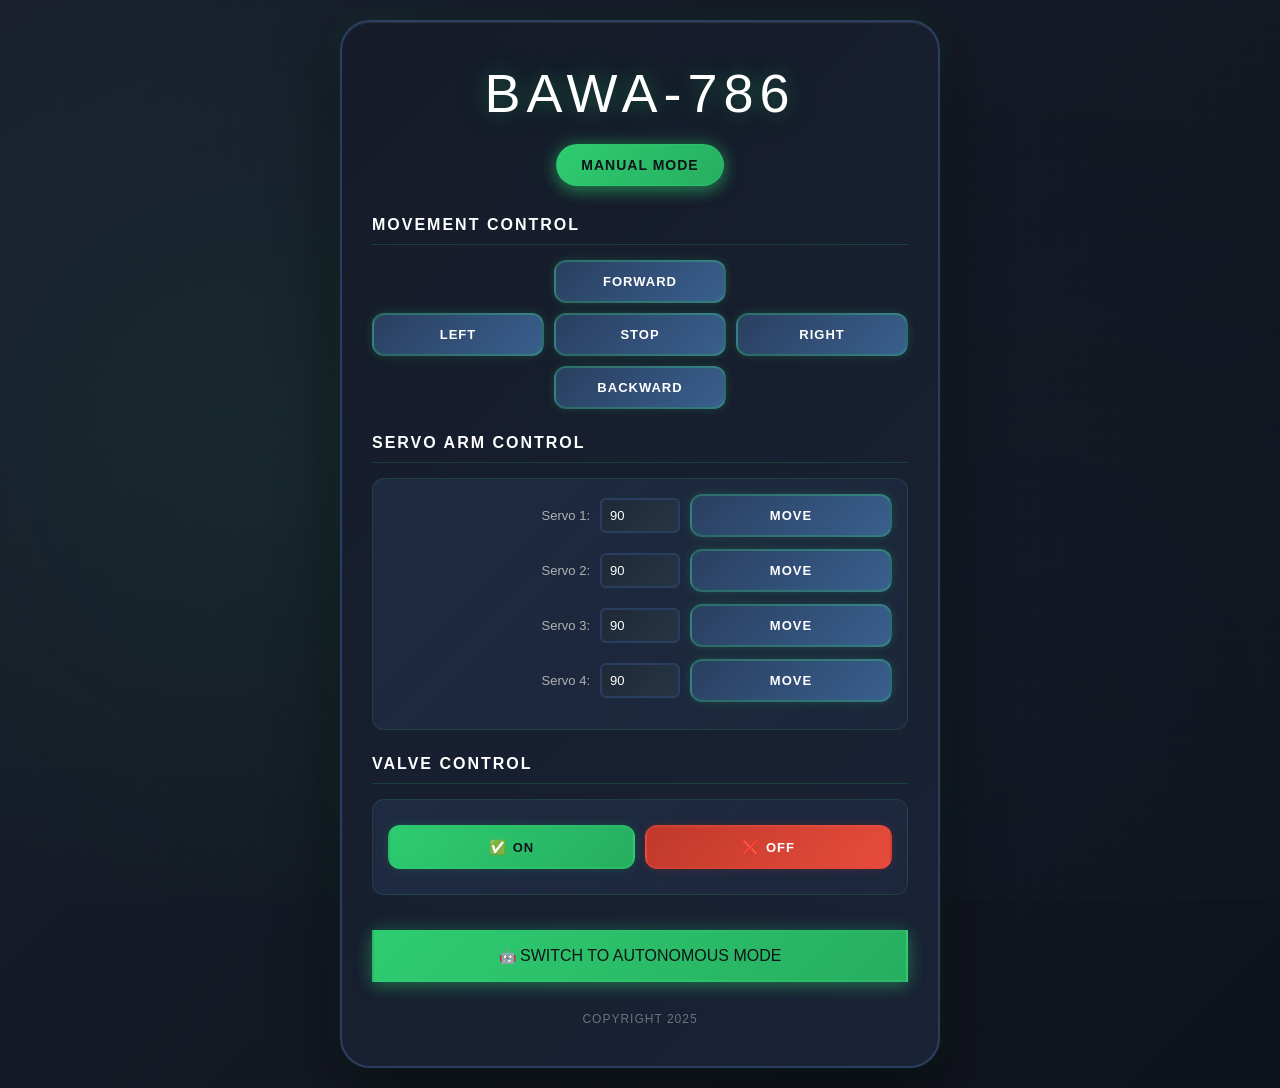
==== app/templates/index.html @ b45887a3 "Restructured and added app files" ====
<!DOCTYPE html>
<html lang="en">
<head>
  <meta charset="UTF-8">
  <meta name="viewport" content="width=device-width, initial-scale=1.0">
  <title>BAWA-786 Manual Control</title>
    <style>
        @keyframes fadeIn {
          from {
            opacity: 0;
            transform: translateY(20px);
          }
          to {
            opacity: 1;
            transform: translateY(0);
          }
        }

        @keyframes glow {
          0%, 100% {
            box-shadow: 0 0 20px rgba(46, 204, 113, 0.3);
          }
          50% {
            box-shadow: 0 0 30px rgba(46, 204, 113, 0.6);
          }
        }

        @keyframes buttonPulse {
          0% {
            transform: scale(1);
          }
          50% {
            transform: scale(1.02);
          }
          100% {
            transform: scale(1);
          }
        }

        @keyframes slideInLeft {
          from {
            opacity: 0;
            transform: translateX(-30px);
          }
          to {
            opacity: 1;
            transform: translateX(0);
          }
        }

        @keyframes neonGlow {
          0%, 100% {
            text-shadow: 0 0 10px rgba(46, 204, 113, 0.5),
                        0 0 20px rgba(46, 204, 113, 0.3);
            box-shadow: 0 0 10px rgba(46, 204, 113, 0.4),
                       inset 0 0 10px rgba(46, 204, 113, 0.1);
          }
          50% {
            text-shadow: 0 0 20px rgba(46, 204, 113, 0.8),
                        0 0 30px rgba(46, 204, 113, 0.6);
            box-shadow: 0 0 20px rgba(46, 204, 113, 0.6),
                       inset 0 0 10px rgba(46, 204, 113, 0.2);
          }
        }

        @keyframes animatedBackground {
          0% {
            background-position: 0% 50%;
          }
          50% {
            background-position: 100% 50%;
          }
          100% {
            background-position: 0% 50%;
          }
        }

        @keyframes iconBounce {
          0%, 100% {
            transform: translateY(0);
          }
          50% {
            transform: translateY(-5px);
          }
        }

        * {
          margin: 0;
          padding: 0;
          box-sizing: border-box;
        }

        body {
          background: linear-gradient(-45deg, #0f1419, #1a1f2e, #0a0e14, #1a1f2e);
          background-size: 400% 400%;
          animation: animatedBackground 15s ease infinite;
          font-family: 'Segoe UI', Tahoma, Geneva, Verdana, sans-serif;
          color: #e0e0e0;
          min-height: 100vh;
          display: flex;
          justify-content: center;
          align-items: center;
          padding: 20px;
          position: relative;
          overflow-x: hidden;
        }

        body::before {
          content: '';
          position: fixed;
          top: 0;
          left: 0;
          width: 100%;
          height: 100%;
          background: radial-gradient(circle at 20% 50%, rgba(46, 204, 113, 0.08) 0%, transparent 50%),
                      radial-gradient(circle at 80% 80%, rgba(42, 63, 95, 0.08) 0%, transparent 50%);
          pointer-events: none;
          z-index: 0;
        }

        body::after {
          content: '';
          position: fixed;
          top: 0;
          left: 0;
          width: 100%;
          height: 100%;
          background-image: 
              linear-gradient(0deg, transparent 24%, rgba(46, 204, 113, 0.05) 25%, rgba(46, 204, 113, 0.05) 26%, transparent 27%, transparent 74%, rgba(46, 204, 113, 0.05) 75%, rgba(46, 204, 113, 0.05) 76%, transparent 77%, transparent),
              linear-gradient(90deg, transparent 24%, rgba(46, 204, 113, 0.05) 25%, rgba(46, 204, 113, 0.05) 26%, transparent 27%, transparent 74%, rgba(46, 204, 113, 0.05) 75%, rgba(46, 204, 113, 0.05) 76%, transparent 77%, transparent);
          background-size: 50px 50px;
          pointer-events: none;
          z-index: 0;
          opacity: 0.3;
        }

        .container {
          background: linear-gradient(135deg, #151b28 0%, #1a2236 100%);
          border: 2px solid #2a3f5f;
          border-radius: 30px;
          padding: 40px 30px;
          width: 100%;
          max-width: 600px;
          box-shadow: 0 20px 60px rgba(0, 0, 0, 0.5), 
                      inset 0 1px 0 rgba(255, 255, 255, 0.1),
                      0 0 30px rgba(46, 204, 113, 0.1);
          animation: fadeIn 0.8s ease-out;
          position: relative;
          backdrop-filter: blur(10px);
          z-index: 1;
        }

        .header {
          text-align: center;
          margin-bottom: 30px;
          animation: fadeIn 1s ease-out 0.2s both;
        }

        .title {
          font-size: 54px;
          font-weight: 300;
          letter-spacing: 6px;
          color: #ffffff;
          margin-bottom: 20px;
          text-shadow: 0 0 20px rgba(46, 204, 113, 0.3),
                      0 0 40px rgba(46, 204, 113, 0.15);
          animation: neonGlow 2s ease-in-out infinite;
        }

        .status-badge {
          background: linear-gradient(135deg, #2ecc71 0%, #27ae60 100%);
          color: #0f1419;
          padding: 12px 24px;
          border-radius: 25px;
          display: inline-block;
          font-weight: 700;
          font-size: 14px;
          letter-spacing: 1px;
          box-shadow: 0 5px 15px rgba(46, 204, 113, 0.4),
                     0 0 20px rgba(46, 204, 113, 0.3);
          animation: glow 3s ease-in-out infinite;
          border: 1px solid rgba(46, 204, 113, 0.6);
        }

        .section-title {
          font-size: 16px;
          font-weight: 700;
          letter-spacing: 2px;
          margin: 25px 0 15px 0;
          color: #ffffff;
          text-transform: uppercase;
          border-bottom: 1px solid rgba(46, 204, 113, 0.2);
          padding-bottom: 10px;
          animation: slideInLeft 0.8s ease-out;
        }

        .controls {
          display: flex;
          flex-direction: column;
          gap: 15px;
          margin: 20px 0;
        }

        .movement-grid {
          display: grid;
          grid-template-columns: repeat(3, 1fr);
          gap: 10px;
          margin-bottom: 20px;
          animation: fadeIn 1s ease-out 0.4s both;
        }

        .btn {
          padding: 12px;
          border: none;
          border-radius: 12px;
          font-size: 13px;
          font-weight: 600;
          letter-spacing: 1px;
          cursor: pointer;
          transition: all 0.4s cubic-bezier(0.175, 0.885, 0.32, 1.275);
          text-transform: uppercase;
          background: linear-gradient(135deg, #2a3f5f 0%, #3a5f8f 100%);
          color: #ffffff;
          position: relative;
          overflow: hidden;
          border: 2px solid rgba(46, 204, 113, 0.3);
          display: flex;
          align-items: center;
          justify-content: center;
          gap: 6px;
          box-shadow: 0 0 10px rgba(46, 204, 113, 0.2),
                     inset 0 0 10px rgba(46, 204, 113, 0.05);
        }

        .btn::before {
          content: '';
          position: absolute;
          top: 50%;
          left: 50%;
          width: 0;
          height: 0;
          border-radius: 50%;
          background: rgba(255, 255, 255, 0.2);
          transform: translate(-50%, -50%);
          transition: width 0.6s, height 0.6s;
        }

        .btn:active::before {
          width: 300px;
          height: 300px;
        }

        .btn:hover {
          background: linear-gradient(135deg, #3a5f8f 0%, #4a7faf 100%);
          transform: translateY(-3px);
          box-shadow: 0 10px 25px rgba(46, 204, 113, 0.3),
                     0 0 20px rgba(46, 204, 113, 0.4),
                     inset 0 0 10px rgba(46, 204, 113, 0.1);
          border-color: rgba(46, 204, 113, 0.8);
        }

        .btn:active {
          transform: translateY(-1px);
          animation: buttonPulse 0.3s ease;
        }

        .btn-danger {
          background: linear-gradient(135deg, #c0392b 0%, #e74c3c 100%);
          color: #ffffff;
          border: 2px solid rgba(231, 76, 60, 0.3);
          box-shadow: 0 0 10px rgba(231, 76, 60, 0.2),
                     inset 0 0 10px rgba(231, 76, 60, 0.05);
        }

        .btn-danger:hover {
          background: linear-gradient(135deg, #e74c3c 0%, #ec7063 100%);
          transform: translateY(-3px);
          box-shadow: 0 10px 30px rgba(231, 76, 60, 0.4),
                     0 0 25px rgba(231, 76, 60, 0.5),
                     inset 0 0 10px rgba(231, 76, 60, 0.15);
          border-color: rgba(231, 76, 60, 0.8);
        }

        .btn-success {
          background: linear-gradient(135deg, #2ecc71 0%, #27ae60 100%);
          color: #0f1419;
          border: 2px solid rgba(46, 204, 113, 0.3);
          box-shadow: 0 0 10px rgba(46, 204, 113, 0.2),
                     inset 0 0 10px rgba(46, 204, 113, 0.05);
        }

        .btn-success:hover {
          background: linear-gradient(135deg, #27ae60 0%, #229954 100%);
          transform: translateY(-3px);
          box-shadow: 0 10px 25px rgba(46, 204, 113, 0.3),
                     0 0 20px rgba(46, 204, 113, 0.4),
                     inset 0 0 10px rgba(46, 204, 113, 0.1);
          border-color: rgba(46, 204, 113, 0.6);
        }

        .servo-section {
          background: linear-gradient(135deg, rgba(42, 63, 95, 0.4) 0%, rgba(42, 63, 95, 0.2) 100%);
          padding: 15px;
          border-radius: 12px;
          margin: 15px 0;
          border: 1px solid rgba(46, 204, 113, 0.15);
          animation: fadeIn 1s ease-out 0.5s both;
        }

        .servo-input {
          display: grid;
          grid-template-columns: 1fr 80px 1fr;
          gap: 10px;
          align-items: center;
          margin-bottom: 12px;
          animation: slideInLeft 0.6s ease-out;
        }

        .servo-input label {
          color: #b0b0b0;
          font-size: 13px;
          text-align: right;
        }

        input[type="number"] {
          padding: 8px;
          font-size: 13px;
          background: linear-gradient(135deg, #1f2937 0%, #263545 100%);
          border: 2px solid #2a3f5f;
          border-radius: 6px;
          color: #ffffff;
          transition: all 0.3s ease;
        }

        input[type="number"]:focus {
          outline: none;
          border-color: #2ecc71;
          background: linear-gradient(135deg, #263545 0%, #2a4a5f 100%);
          box-shadow: 0 0 15px rgba(46, 204, 113, 0.2);
        }

        .valve-section {
          background: linear-gradient(135deg, rgba(42, 63, 95, 0.4) 0%, rgba(42, 63, 95, 0.2) 100%);
          padding: 15px;
          border-radius: 12px;
          margin: 15px 0;
          border: 1px solid rgba(46, 204, 113, 0.15);
          animation: fadeIn 1s ease-out 0.6s both;
        }

        .valve-buttons {
          display: grid;
          grid-template-columns: 1fr 1fr;
          gap: 10px;
          margin: 10px 0;
        }

        #valve-status {
          margin-top: 10px;
          color: #2ecc71;
          font-size: 13px;
          text-align: center;
          animation: fadeIn 0.5s ease-out;
        }

        .autonomous-btn {
          width: 100%;
          background: linear-gradient(135deg, #2ecc71 0%, #27ae60 100%);
          color: #0f1419;
          padding: 15px;
          margin-top: 20px;
          font-size: 16px;
          box-shadow: 0 5px 15px rgba(46, 204, 113, 0.3),
                     0 0 20px rgba(46, 204, 113, 0.2);
          border: 2px solid rgba(46, 204, 113, 0.3);
          animation: fadeIn 1s ease-out 0.8s both;
        }

        .autonomous-btn:hover {
          background: linear-gradient(135deg, #27ae60 0%, #229954 100%);
          transform: translateY(-3px);
          box-shadow: 0 10px 25px rgba(46, 204, 113, 0.4),
                     0 0 25px rgba(46, 204, 113, 0.5);
        }

        .autonomous-btn:active {
          transform: translateY(-1px);
          animation: buttonPulse 0.3s ease;
        }

        .footer {
          text-align: center;
          margin-top: 30px;
          font-size: 12px;
          color: #6b7280;
          letter-spacing: 1px;
          animation: fadeIn 1s ease-out 1s both;
        }

        .icon {
          font-size: 14px;
          display: inline-block;
          animation: iconBounce 2s ease-in-out infinite;
        }

        .btn:hover .icon {
          animation: iconBounce 0.6s ease-in-out infinite;
        }
    </style>
</head>
<body>
  <div class="container">
    <!-- Header -->
    <div class="header">
      <div class="title">BAWA-786</div>
      <div class="status-badge">MANUAL MODE</div>
    </div>

    <!-- Movement Controls -->
    <div class="section-title">Movement Control</div>
    <div class="movement-grid">
      <div></div>
      <button class="btn" onmousedown="move(0.5, 0.5)" onmouseup="stop()">Forward</button>
      <div></div>
      <button class="btn" onmousedown="move(0.5, -0.5)" onmouseup="stop()">Left</button>
      <button class="btn" onmousedown="stop()">Stop</button>
      <button class="btn" onmousedown="move(-0.5, 0.5)" onmouseup="stop()">Right</button>
      <div></div>
      <button class="btn" onmousedown="move(-0.5, -0.5)" onmouseup="stop()">Backward</button>
      <div></div>
    </div>

    <!-- Servo Arm Control -->
    <div class="section-title">Servo Arm Control</div>
    <div class="servo-section">
      <div class="servo-input">
        <label>Servo 1:</label>
        <input type="number" id="servo1" min="0" max="180" value="90">
        <button class="btn" onclick="moveServo(1)">Move</button>
      </div>
      <div class="servo-input">
        <label>Servo 2:</label>
        <input type="number" id="servo2" min="0" max="180" value="90">
        <button class="btn" onclick="moveServo(2)">Move</button>
      </div>
      <div class="servo-input">
        <label>Servo 3:</label>
        <input type="number" id="servo3" min="0" max="180" value="90">
        <button class="btn" onclick="moveServo(3)">Move</button>
      </div>
      <div class="servo-input">
        <label>Servo 4:</label>
        <input type="number" id="servo4" min="0" max="180" value="90">
        <button class="btn" onclick="moveServo(4)">Move</button>
      </div>
    </div>

    <!-- Valve Control -->
    <div class="section-title">Valve Control</div>
    <div class="valve-section">
      <div class="valve-buttons">
        <button class="btn btn-success" onclick="valve('on')"><span class="icon">✅</span> ON</button>
        <button class="btn btn-danger" onclick="valve('off')"><span class="icon">❌</span> OFF</button>
      </div>
      <div id="valve-status"></div>
    </div>

    <!-- Autonomous Mode Button -->
    <button class="autonomous-btn" onclick="location.href='/autonomous'"><span class="icon">🤖</span> SWITCH TO AUTONOMOUS MODE</button>

    <!-- Footer -->
    <div class="footer">COPYRIGHT 2025</div>
  </div>

  <script>
    function move(L, R) {
      fetch(`/move?L=${L}&R=${R}`);
    }
    function stop() {
      fetch(`/move?L=0&R=0`);
    }
    function moveServo(num) {
      const degrees = document.getElementById(`servo${num}`).value;
      fetch(`/servo?servo=${num}&degrees=${degrees}`);
    }
    function valve(state) {
      fetch(`/valve?state=${state}`)
        .then(r => r.json())
        .then(j => {
          const el = document.getElementById('valve-status');
          if (!el) return;
          if (j.ok) {
            el.textContent = `Valve ${state.toUpperCase()} command sent`;
          } else {
            el.textContent = `Error: ${j.error || 'unknown'}`;
            alert('Valve error: ' + (j.error || 'unknown'));
          }
        })
        .catch(err => {
          console.error('Valve request failed', err);
          alert('Valve request failed');
        });
    }
  </script>
</body>
</html>
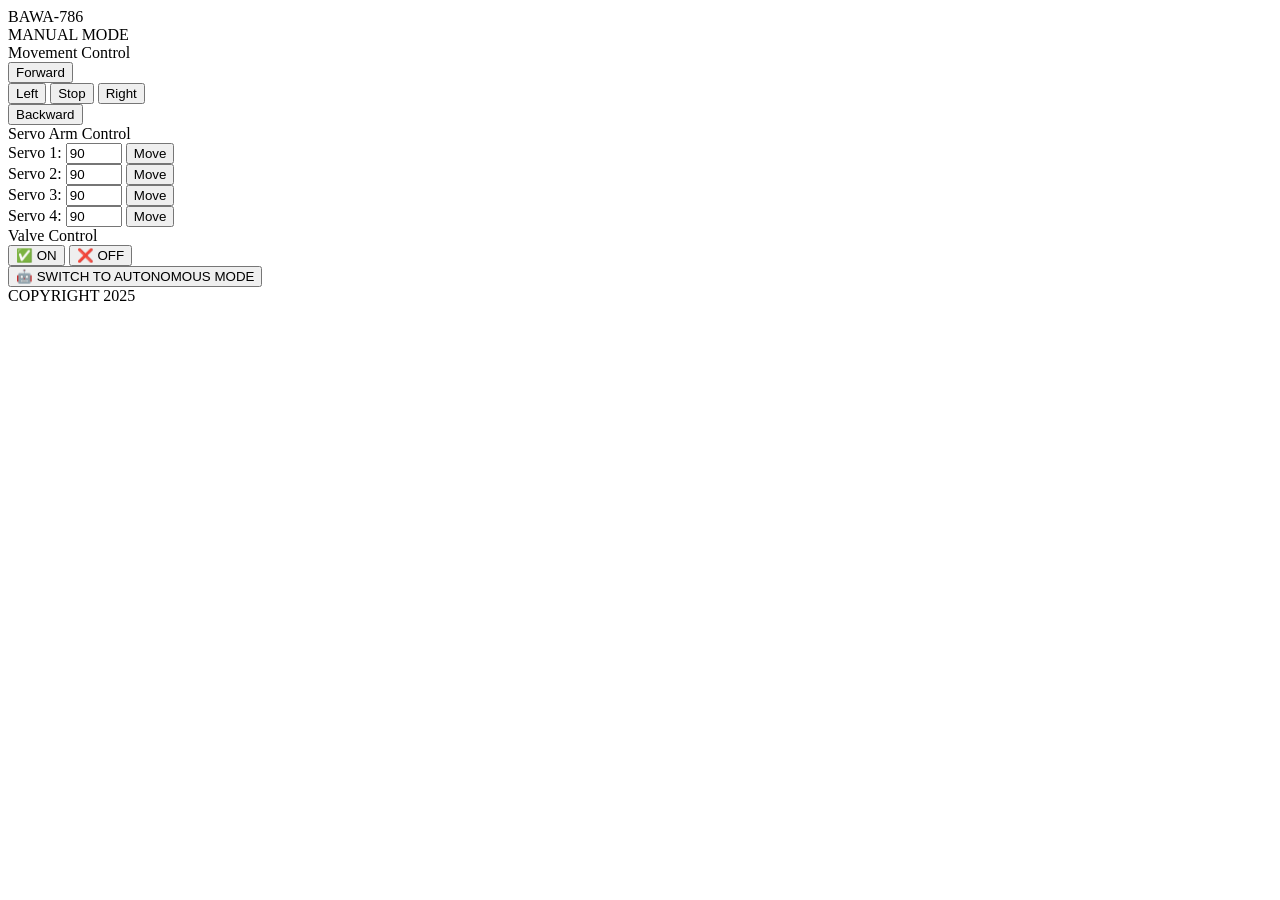
==== commit b394591b: "Added html and css files plus the image of desired display screen" ====
--- a/app/templates/index.html
+++ b/app/templates/index.html
@@ -4,409 +4,7 @@
   <meta charset="UTF-8">
   <meta name="viewport" content="width=device-width, initial-scale=1.0">
   <title>BAWA-786 Manual Control</title>
-    <style>
-        @keyframes fadeIn {
-          from {
-            opacity: 0;
-            transform: translateY(20px);
-          }
-          to {
-            opacity: 1;
-            transform: translateY(0);
-          }
-        }
-
-        @keyframes glow {
-          0%, 100% {
-            box-shadow: 0 0 20px rgba(46, 204, 113, 0.3);
-          }
-          50% {
-            box-shadow: 0 0 30px rgba(46, 204, 113, 0.6);
-          }
-        }
-
-        @keyframes buttonPulse {
-          0% {
-            transform: scale(1);
-          }
-          50% {
-            transform: scale(1.02);
-          }
-          100% {
-            transform: scale(1);
-          }
-        }
-
-        @keyframes slideInLeft {
-          from {
-            opacity: 0;
-            transform: translateX(-30px);
-          }
-          to {
-            opacity: 1;
-            transform: translateX(0);
-          }
-        }
-
-        @keyframes neonGlow {
-          0%, 100% {
-            text-shadow: 0 0 10px rgba(46, 204, 113, 0.5),
-                        0 0 20px rgba(46, 204, 113, 0.3);
-            box-shadow: 0 0 10px rgba(46, 204, 113, 0.4),
-                       inset 0 0 10px rgba(46, 204, 113, 0.1);
-          }
-          50% {
-            text-shadow: 0 0 20px rgba(46, 204, 113, 0.8),
-                        0 0 30px rgba(46, 204, 113, 0.6);
-            box-shadow: 0 0 20px rgba(46, 204, 113, 0.6),
-                       inset 0 0 10px rgba(46, 204, 113, 0.2);
-          }
-        }
-
-        @keyframes animatedBackground {
-          0% {
-            background-position: 0% 50%;
-          }
-          50% {
-            background-position: 100% 50%;
-          }
-          100% {
-            background-position: 0% 50%;
-          }
-        }
-
-        @keyframes iconBounce {
-          0%, 100% {
-            transform: translateY(0);
-          }
-          50% {
-            transform: translateY(-5px);
-          }
-        }
-
-        * {
-          margin: 0;
-          padding: 0;
-          box-sizing: border-box;
-        }
-
-        body {
-          background: linear-gradient(-45deg, #0f1419, #1a1f2e, #0a0e14, #1a1f2e);
-          background-size: 400% 400%;
-          animation: animatedBackground 15s ease infinite;
-          font-family: 'Segoe UI', Tahoma, Geneva, Verdana, sans-serif;
-          color: #e0e0e0;
-          min-height: 100vh;
-          display: flex;
-          justify-content: center;
-          align-items: center;
-          padding: 20px;
-          position: relative;
-          overflow-x: hidden;
-        }
-
-        body::before {
-          content: '';
-          position: fixed;
-          top: 0;
-          left: 0;
-          width: 100%;
-          height: 100%;
-          background: radial-gradient(circle at 20% 50%, rgba(46, 204, 113, 0.08) 0%, transparent 50%),
-                      radial-gradient(circle at 80% 80%, rgba(42, 63, 95, 0.08) 0%, transparent 50%);
-          pointer-events: none;
-          z-index: 0;
-        }
-
-        body::after {
-          content: '';
-          position: fixed;
-          top: 0;
-          left: 0;
-          width: 100%;
-          height: 100%;
-          background-image: 
-              linear-gradient(0deg, transparent 24%, rgba(46, 204, 113, 0.05) 25%, rgba(46, 204, 113, 0.05) 26%, transparent 27%, transparent 74%, rgba(46, 204, 113, 0.05) 75%, rgba(46, 204, 113, 0.05) 76%, transparent 77%, transparent),
-              linear-gradient(90deg, transparent 24%, rgba(46, 204, 113, 0.05) 25%, rgba(46, 204, 113, 0.05) 26%, transparent 27%, transparent 74%, rgba(46, 204, 113, 0.05) 75%, rgba(46, 204, 113, 0.05) 76%, transparent 77%, transparent);
-          background-size: 50px 50px;
-          pointer-events: none;
-          z-index: 0;
-          opacity: 0.3;
-        }
-
-        .container {
-          background: linear-gradient(135deg, #151b28 0%, #1a2236 100%);
-          border: 2px solid #2a3f5f;
-          border-radius: 30px;
-          padding: 40px 30px;
-          width: 100%;
-          max-width: 600px;
-          box-shadow: 0 20px 60px rgba(0, 0, 0, 0.5), 
-                      inset 0 1px 0 rgba(255, 255, 255, 0.1),
-                      0 0 30px rgba(46, 204, 113, 0.1);
-          animation: fadeIn 0.8s ease-out;
-          position: relative;
-          backdrop-filter: blur(10px);
-          z-index: 1;
-        }
-
-        .header {
-          text-align: center;
-          margin-bottom: 30px;
-          animation: fadeIn 1s ease-out 0.2s both;
-        }
-
-        .title {
-          font-size: 54px;
-          font-weight: 300;
-          letter-spacing: 6px;
-          color: #ffffff;
-          margin-bottom: 20px;
-          text-shadow: 0 0 20px rgba(46, 204, 113, 0.3),
-                      0 0 40px rgba(46, 204, 113, 0.15);
-          animation: neonGlow 2s ease-in-out infinite;
-        }
-
-        .status-badge {
-          background: linear-gradient(135deg, #2ecc71 0%, #27ae60 100%);
-          color: #0f1419;
-          padding: 12px 24px;
-          border-radius: 25px;
-          display: inline-block;
-          font-weight: 700;
-          font-size: 14px;
-          letter-spacing: 1px;
-          box-shadow: 0 5px 15px rgba(46, 204, 113, 0.4),
-                     0 0 20px rgba(46, 204, 113, 0.3);
-          animation: glow 3s ease-in-out infinite;
-          border: 1px solid rgba(46, 204, 113, 0.6);
-        }
-
-        .section-title {
-          font-size: 16px;
-          font-weight: 700;
-          letter-spacing: 2px;
-          margin: 25px 0 15px 0;
-          color: #ffffff;
-          text-transform: uppercase;
-          border-bottom: 1px solid rgba(46, 204, 113, 0.2);
-          padding-bottom: 10px;
-          animation: slideInLeft 0.8s ease-out;
-        }
-
-        .controls {
-          display: flex;
-          flex-direction: column;
-          gap: 15px;
-          margin: 20px 0;
-        }
-
-        .movement-grid {
-          display: grid;
-          grid-template-columns: repeat(3, 1fr);
-          gap: 10px;
-          margin-bottom: 20px;
-          animation: fadeIn 1s ease-out 0.4s both;
-        }
-
-        .btn {
-          padding: 12px;
-          border: none;
-          border-radius: 12px;
-          font-size: 13px;
-          font-weight: 600;
-          letter-spacing: 1px;
-          cursor: pointer;
-          transition: all 0.4s cubic-bezier(0.175, 0.885, 0.32, 1.275);
-          text-transform: uppercase;
-          background: linear-gradient(135deg, #2a3f5f 0%, #3a5f8f 100%);
-          color: #ffffff;
-          position: relative;
-          overflow: hidden;
-          border: 2px solid rgba(46, 204, 113, 0.3);
-          display: flex;
-          align-items: center;
-          justify-content: center;
-          gap: 6px;
-          box-shadow: 0 0 10px rgba(46, 204, 113, 0.2),
-                     inset 0 0 10px rgba(46, 204, 113, 0.05);
-        }
-
-        .btn::before {
-          content: '';
-          position: absolute;
-          top: 50%;
-          left: 50%;
-          width: 0;
-          height: 0;
-          border-radius: 50%;
-          background: rgba(255, 255, 255, 0.2);
-          transform: translate(-50%, -50%);
-          transition: width 0.6s, height 0.6s;
-        }
-
-        .btn:active::before {
-          width: 300px;
-          height: 300px;
-        }
-
-        .btn:hover {
-          background: linear-gradient(135deg, #3a5f8f 0%, #4a7faf 100%);
-          transform: translateY(-3px);
-          box-shadow: 0 10px 25px rgba(46, 204, 113, 0.3),
-                     0 0 20px rgba(46, 204, 113, 0.4),
-                     inset 0 0 10px rgba(46, 204, 113, 0.1);
-          border-color: rgba(46, 204, 113, 0.8);
-        }
-
-        .btn:active {
-          transform: translateY(-1px);
-          animation: buttonPulse 0.3s ease;
-        }
-
-        .btn-danger {
-          background: linear-gradient(135deg, #c0392b 0%, #e74c3c 100%);
-          color: #ffffff;
-          border: 2px solid rgba(231, 76, 60, 0.3);
-          box-shadow: 0 0 10px rgba(231, 76, 60, 0.2),
-                     inset 0 0 10px rgba(231, 76, 60, 0.05);
-        }
-
-        .btn-danger:hover {
-          background: linear-gradient(135deg, #e74c3c 0%, #ec7063 100%);
-          transform: translateY(-3px);
-          box-shadow: 0 10px 30px rgba(231, 76, 60, 0.4),
-                     0 0 25px rgba(231, 76, 60, 0.5),
-                     inset 0 0 10px rgba(231, 76, 60, 0.15);
-          border-color: rgba(231, 76, 60, 0.8);
-        }
-
-        .btn-success {
-          background: linear-gradient(135deg, #2ecc71 0%, #27ae60 100%);
-          color: #0f1419;
-          border: 2px solid rgba(46, 204, 113, 0.3);
-          box-shadow: 0 0 10px rgba(46, 204, 113, 0.2),
-                     inset 0 0 10px rgba(46, 204, 113, 0.05);
-        }
-
-        .btn-success:hover {
-          background: linear-gradient(135deg, #27ae60 0%, #229954 100%);
-          transform: translateY(-3px);
-          box-shadow: 0 10px 25px rgba(46, 204, 113, 0.3),
-                     0 0 20px rgba(46, 204, 113, 0.4),
-                     inset 0 0 10px rgba(46, 204, 113, 0.1);
-          border-color: rgba(46, 204, 113, 0.6);
-        }
-
-        .servo-section {
-          background: linear-gradient(135deg, rgba(42, 63, 95, 0.4) 0%, rgba(42, 63, 95, 0.2) 100%);
-          padding: 15px;
-          border-radius: 12px;
-          margin: 15px 0;
-          border: 1px solid rgba(46, 204, 113, 0.15);
-          animation: fadeIn 1s ease-out 0.5s both;
-        }
-
-        .servo-input {
-          display: grid;
-          grid-template-columns: 1fr 80px 1fr;
-          gap: 10px;
-          align-items: center;
-          margin-bottom: 12px;
-          animation: slideInLeft 0.6s ease-out;
-        }
-
-        .servo-input label {
-          color: #b0b0b0;
-          font-size: 13px;
-          text-align: right;
-        }
-
-        input[type="number"] {
-          padding: 8px;
-          font-size: 13px;
-          background: linear-gradient(135deg, #1f2937 0%, #263545 100%);
-          border: 2px solid #2a3f5f;
-          border-radius: 6px;
-          color: #ffffff;
-          transition: all 0.3s ease;
-        }
-
-        input[type="number"]:focus {
-          outline: none;
-          border-color: #2ecc71;
-          background: linear-gradient(135deg, #263545 0%, #2a4a5f 100%);
-          box-shadow: 0 0 15px rgba(46, 204, 113, 0.2);
-        }
-
-        .valve-section {
-          background: linear-gradient(135deg, rgba(42, 63, 95, 0.4) 0%, rgba(42, 63, 95, 0.2) 100%);
-          padding: 15px;
-          border-radius: 12px;
-          margin: 15px 0;
-          border: 1px solid rgba(46, 204, 113, 0.15);
-          animation: fadeIn 1s ease-out 0.6s both;
-        }
-
-        .valve-buttons {
-          display: grid;
-          grid-template-columns: 1fr 1fr;
-          gap: 10px;
-          margin: 10px 0;
-        }
-
-        #valve-status {
-          margin-top: 10px;
-          color: #2ecc71;
-          font-size: 13px;
-          text-align: center;
-          animation: fadeIn 0.5s ease-out;
-        }
-
-        .autonomous-btn {
-          width: 100%;
-          background: linear-gradient(135deg, #2ecc71 0%, #27ae60 100%);
-          color: #0f1419;
-          padding: 15px;
-          margin-top: 20px;
-          font-size: 16px;
-          box-shadow: 0 5px 15px rgba(46, 204, 113, 0.3),
-                     0 0 20px rgba(46, 204, 113, 0.2);
-          border: 2px solid rgba(46, 204, 113, 0.3);
-          animation: fadeIn 1s ease-out 0.8s both;
-        }
-
-        .autonomous-btn:hover {
-          background: linear-gradient(135deg, #27ae60 0%, #229954 100%);
-          transform: translateY(-3px);
-          box-shadow: 0 10px 25px rgba(46, 204, 113, 0.4),
-                     0 0 25px rgba(46, 204, 113, 0.5);
-        }
-
-        .autonomous-btn:active {
-          transform: translateY(-1px);
-          animation: buttonPulse 0.3s ease;
-        }
-
-        .footer {
-          text-align: center;
-          margin-top: 30px;
-          font-size: 12px;
-          color: #6b7280;
-          letter-spacing: 1px;
-          animation: fadeIn 1s ease-out 1s both;
-        }
-
-        .icon {
-          font-size: 14px;
-          display: inline-block;
-          animation: iconBounce 2s ease-in-out infinite;
-        }
-
-        .btn:hover .icon {
-          animation: iconBounce 0.6s ease-in-out infinite;
-        }
-    </style>
+  <link rel="stylesheet" href="/static/index.css">
 </head>
 <body>
   <div class="container">
@@ -466,7 +64,7 @@
     </div>
 
     <!-- Autonomous Mode Button -->
-    <button class="autonomous-btn" onclick="location.href='/autonomous'"><span class="icon">🤖</span> SWITCH TO AUTONOMOUS MODE</button>
+    <button type="button" class="autonomous-btn" onclick="goToAutonomousMode()"><span class="icon">🤖</span> SWITCH TO AUTONOMOUS MODE</button>
 
     <!-- Footer -->
     <div class="footer">COPYRIGHT 2025</div>
@@ -501,6 +99,12 @@
           alert('Valve request failed');
         });
     }
+
+    function goToAutonomousMode() {
+      const path = window.location.pathname.toLowerCase();
+      const isTemplatePreview = path.includes('/templates/') || path.endsWith('.html');
+      window.location.href = isTemplatePreview ? './autonomous.html' : '/autonomous';
+    }
   </script>
 </body>
 </html>
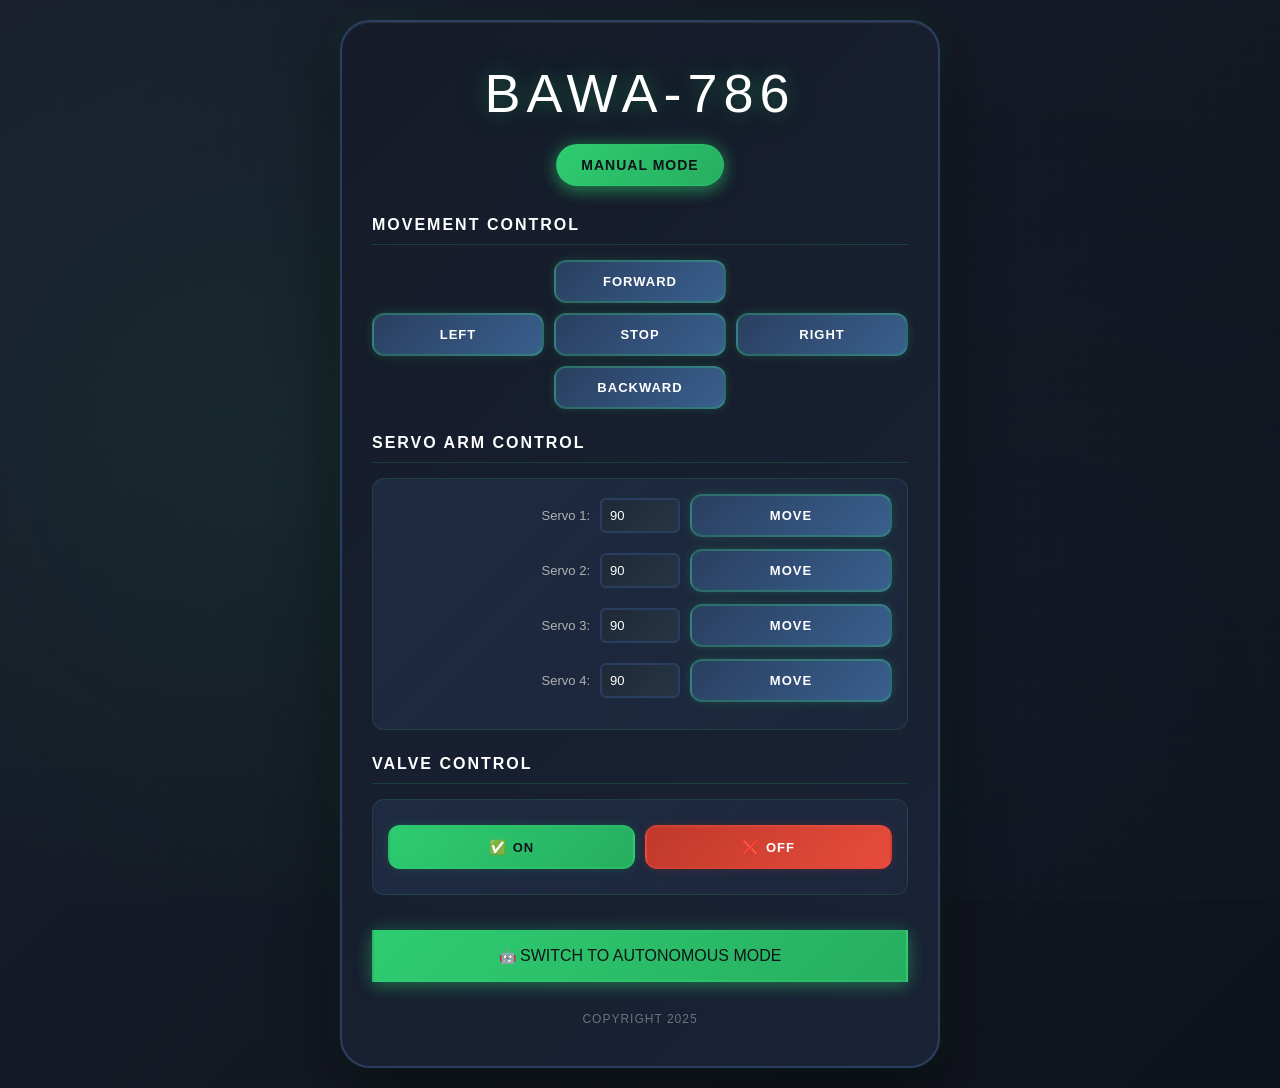
==== commit fb2357ae: "updated html files" ====
--- a/app/templates/index.html
+++ b/app/templates/index.html
@@ -4,7 +4,7 @@
   <meta charset="UTF-8">
   <meta name="viewport" content="width=device-width, initial-scale=1.0">
   <title>BAWA-786 Manual Control</title>
-  <link rel="stylesheet" href="/static/index.css">
+  <link rel="stylesheet" href="../static/index.css">
 </head>
 <body>
   <div class="container">
--- a/app/static/index.css
+++ b/app/static/index.css
@@ -0,0 +1,401 @@
+@keyframes fadeIn {
+  from {
+    opacity: 0;
+    transform: translateY(20px);
+  }
+  to {
+    opacity: 1;
+    transform: translateY(0);
+  }
+}
+
+@keyframes glow {
+  0%, 100% {
+    box-shadow: 0 0 20px rgba(46, 204, 113, 0.3);
+  }
+  50% {
+    box-shadow: 0 0 30px rgba(46, 204, 113, 0.6);
+  }
+}
+
+@keyframes buttonPulse {
+  0% {
+    transform: scale(1);
+  }
+  50% {
+    transform: scale(1.02);
+  }
+  100% {
+    transform: scale(1);
+  }
+}
+
+@keyframes slideInLeft {
+  from {
+    opacity: 0;
+    transform: translateX(-30px);
+  }
+  to {
+    opacity: 1;
+    transform: translateX(0);
+  }
+}
+
+@keyframes neonGlow {
+  0%, 100% {
+    text-shadow: 0 0 10px rgba(46, 204, 113, 0.5),
+                0 0 20px rgba(46, 204, 113, 0.3);
+    box-shadow: 0 0 10px rgba(46, 204, 113, 0.4),
+               inset 0 0 10px rgba(46, 204, 113, 0.1);
+  }
+  50% {
+    text-shadow: 0 0 20px rgba(46, 204, 113, 0.8),
+                0 0 30px rgba(46, 204, 113, 0.6);
+    box-shadow: 0 0 20px rgba(46, 204, 113, 0.6),
+               inset 0 0 10px rgba(46, 204, 113, 0.2);
+  }
+}
+
+@keyframes animatedBackground {
+  0% {
+    background-position: 0% 50%;
+  }
+  50% {
+    background-position: 100% 50%;
+  }
+  100% {
+    background-position: 0% 50%;
+  }
+}
+
+@keyframes iconBounce {
+  0%, 100% {
+    transform: translateY(0);
+  }
+  50% {
+    transform: translateY(-5px);
+  }
+}
+
+* {
+  margin: 0;
+  padding: 0;
+  box-sizing: border-box;
+}
+
+body {
+  background: linear-gradient(-45deg, #0f1419, #1a1f2e, #0a0e14, #1a1f2e);
+  background-size: 400% 400%;
+  animation: animatedBackground 15s ease infinite;
+  font-family: 'Segoe UI', Tahoma, Geneva, Verdana, sans-serif;
+  color: #e0e0e0;
+  min-height: 100vh;
+  display: flex;
+  justify-content: center;
+  align-items: center;
+  padding: 20px;
+  position: relative;
+  overflow-x: hidden;
+}
+
+body::before {
+  content: '';
+  position: fixed;
+  top: 0;
+  left: 0;
+  width: 100%;
+  height: 100%;
+  background: radial-gradient(circle at 20% 50%, rgba(46, 204, 113, 0.08) 0%, transparent 50%),
+              radial-gradient(circle at 80% 80%, rgba(42, 63, 95, 0.08) 0%, transparent 50%);
+  pointer-events: none;
+  z-index: 0;
+}
+
+body::after {
+  content: '';
+  position: fixed;
+  top: 0;
+  left: 0;
+  width: 100%;
+  height: 100%;
+  background-image: 
+      linear-gradient(0deg, transparent 24%, rgba(46, 204, 113, 0.05) 25%, rgba(46, 204, 113, 0.05) 26%, transparent 27%, transparent 74%, rgba(46, 204, 113, 0.05) 75%, rgba(46, 204, 113, 0.05) 76%, transparent 77%, transparent),
+      linear-gradient(90deg, transparent 24%, rgba(46, 204, 113, 0.05) 25%, rgba(46, 204, 113, 0.05) 26%, transparent 27%, transparent 74%, rgba(46, 204, 113, 0.05) 75%, rgba(46, 204, 113, 0.05) 76%, transparent 77%, transparent);
+  background-size: 50px 50px;
+  pointer-events: none;
+  z-index: 0;
+  opacity: 0.3;
+}
+
+.container {
+  background: linear-gradient(135deg, #151b28 0%, #1a2236 100%);
+  border: 2px solid #2a3f5f;
+  border-radius: 30px;
+  padding: 40px 30px;
+  width: 100%;
+  max-width: 600px;
+  box-shadow: 0 20px 60px rgba(0, 0, 0, 0.5), 
+              inset 0 1px 0 rgba(255, 255, 255, 0.1),
+              0 0 30px rgba(46, 204, 113, 0.1);
+  animation: fadeIn 0.8s ease-out;
+  position: relative;
+  backdrop-filter: blur(10px);
+  z-index: 1;
+}
+
+.header {
+  text-align: center;
+  margin-bottom: 30px;
+  animation: fadeIn 1s ease-out 0.2s both;
+}
+
+.title {
+  font-size: 54px;
+  font-weight: 300;
+  letter-spacing: 6px;
+  color: #ffffff;
+  margin-bottom: 20px;
+  text-shadow: 0 0 20px rgba(46, 204, 113, 0.3),
+              0 0 40px rgba(46, 204, 113, 0.15);
+  animation: neonGlow 2s ease-in-out infinite;
+}
+
+.status-badge {
+  background: linear-gradient(135deg, #2ecc71 0%, #27ae60 100%);
+  color: #0f1419;
+  padding: 12px 24px;
+  border-radius: 25px;
+  display: inline-block;
+  font-weight: 700;
+  font-size: 14px;
+  letter-spacing: 1px;
+  box-shadow: 0 5px 15px rgba(46, 204, 113, 0.4),
+             0 0 20px rgba(46, 204, 113, 0.3);
+  animation: glow 3s ease-in-out infinite;
+  border: 1px solid rgba(46, 204, 113, 0.6);
+}
+
+.section-title {
+  font-size: 16px;
+  font-weight: 700;
+  letter-spacing: 2px;
+  margin: 25px 0 15px 0;
+  color: #ffffff;
+  text-transform: uppercase;
+  border-bottom: 1px solid rgba(46, 204, 113, 0.2);
+  padding-bottom: 10px;
+  animation: slideInLeft 0.8s ease-out;
+}
+
+.controls {
+  display: flex;
+  flex-direction: column;
+  gap: 15px;
+  margin: 20px 0;
+}
+
+.movement-grid {
+  display: grid;
+  grid-template-columns: repeat(3, 1fr);
+  gap: 10px;
+  margin-bottom: 20px;
+  animation: fadeIn 1s ease-out 0.4s both;
+}
+
+.btn {
+  padding: 12px;
+  border: none;
+  border-radius: 12px;
+  font-size: 13px;
+  font-weight: 600;
+  letter-spacing: 1px;
+  cursor: pointer;
+  transition: all 0.4s cubic-bezier(0.175, 0.885, 0.32, 1.275);
+  text-transform: uppercase;
+  background: linear-gradient(135deg, #2a3f5f 0%, #3a5f8f 100%);
+  color: #ffffff;
+  position: relative;
+  overflow: hidden;
+  border: 2px solid rgba(46, 204, 113, 0.3);
+  display: flex;
+  align-items: center;
+  justify-content: center;
+  gap: 6px;
+  box-shadow: 0 0 10px rgba(46, 204, 113, 0.2),
+             inset 0 0 10px rgba(46, 204, 113, 0.05);
+}
+
+.btn::before {
+  content: '';
+  position: absolute;
+  top: 50%;
+  left: 50%;
+  width: 0;
+  height: 0;
+  border-radius: 50%;
+  background: rgba(255, 255, 255, 0.2);
+  transform: translate(-50%, -50%);
+  transition: width 0.6s, height 0.6s;
+}
+
+.btn:active::before {
+  width: 300px;
+  height: 300px;
+}
+
+.btn:hover {
+  background: linear-gradient(135deg, #3a5f8f 0%, #4a7faf 100%);
+  transform: translateY(-3px);
+  box-shadow: 0 10px 25px rgba(46, 204, 113, 0.3),
+             0 0 20px rgba(46, 204, 113, 0.4),
+             inset 0 0 10px rgba(46, 204, 113, 0.1);
+  border-color: rgba(46, 204, 113, 0.8);
+}
+
+.btn:active {
+  transform: translateY(-1px);
+  animation: buttonPulse 0.3s ease;
+}
+
+.btn-danger {
+  background: linear-gradient(135deg, #c0392b 0%, #e74c3c 100%);
+  color: #ffffff;
+  border: 2px solid rgba(231, 76, 60, 0.3);
+  box-shadow: 0 0 10px rgba(231, 76, 60, 0.2),
+             inset 0 0 10px rgba(231, 76, 60, 0.05);
+}
+
+.btn-danger:hover {
+  background: linear-gradient(135deg, #e74c3c 0%, #ec7063 100%);
+  transform: translateY(-3px);
+  box-shadow: 0 10px 30px rgba(231, 76, 60, 0.4),
+             0 0 25px rgba(231, 76, 60, 0.5),
+             inset 0 0 10px rgba(231, 76, 60, 0.15);
+  border-color: rgba(231, 76, 60, 0.8);
+}
+
+.btn-success {
+  background: linear-gradient(135deg, #2ecc71 0%, #27ae60 100%);
+  color: #0f1419;
+  border: 2px solid rgba(46, 204, 113, 0.3);
+  box-shadow: 0 0 10px rgba(46, 204, 113, 0.2),
+             inset 0 0 10px rgba(46, 204, 113, 0.05);
+}
+
+.btn-success:hover {
+  background: linear-gradient(135deg, #27ae60 0%, #229954 100%);
+  transform: translateY(-3px);
+  box-shadow: 0 10px 25px rgba(46, 204, 113, 0.3),
+             0 0 20px rgba(46, 204, 113, 0.4),
+             inset 0 0 10px rgba(46, 204, 113, 0.1);
+  border-color: rgba(46, 204, 113, 0.6);
+}
+
+.servo-section {
+  background: linear-gradient(135deg, rgba(42, 63, 95, 0.4) 0%, rgba(42, 63, 95, 0.2) 100%);
+  padding: 15px;
+  border-radius: 12px;
+  margin: 15px 0;
+  border: 1px solid rgba(46, 204, 113, 0.15);
+  animation: fadeIn 1s ease-out 0.5s both;
+}
+
+.servo-input {
+  display: grid;
+  grid-template-columns: 1fr 80px 1fr;
+  gap: 10px;
+  align-items: center;
+  margin-bottom: 12px;
+  animation: slideInLeft 0.6s ease-out;
+}
+
+.servo-input label {
+  color: #b0b0b0;
+  font-size: 13px;
+  text-align: right;
+}
+
+input[type="number"] {
+  padding: 8px;
+  font-size: 13px;
+  background: linear-gradient(135deg, #1f2937 0%, #263545 100%);
+  border: 2px solid #2a3f5f;
+  border-radius: 6px;
+  color: #ffffff;
+  transition: all 0.3s ease;
+}
+
+input[type="number"]:focus {
+  outline: none;
+  border-color: #2ecc71;
+  background: linear-gradient(135deg, #263545 0%, #2a4a5f 100%);
+  box-shadow: 0 0 15px rgba(46, 204, 113, 0.2);
+}
+
+.valve-section {
+  background: linear-gradient(135deg, rgba(42, 63, 95, 0.4) 0%, rgba(42, 63, 95, 0.2) 100%);
+  padding: 15px;
+  border-radius: 12px;
+  margin: 15px 0;
+  border: 1px solid rgba(46, 204, 113, 0.15);
+  animation: fadeIn 1s ease-out 0.6s both;
+}
+
+.valve-buttons {
+  display: grid;
+  grid-template-columns: 1fr 1fr;
+  gap: 10px;
+  margin: 10px 0;
+}
+
+#valve-status {
+  margin-top: 10px;
+  color: #2ecc71;
+  font-size: 13px;
+  text-align: center;
+  animation: fadeIn 0.5s ease-out;
+}
+
+.autonomous-btn {
+  width: 100%;
+  background: linear-gradient(135deg, #2ecc71 0%, #27ae60 100%);
+  color: #0f1419;
+  padding: 15px;
+  margin-top: 20px;
+  font-size: 16px;
+  box-shadow: 0 5px 15px rgba(46, 204, 113, 0.3),
+             0 0 20px rgba(46, 204, 113, 0.2);
+  border: 2px solid rgba(46, 204, 113, 0.3);
+  animation: fadeIn 1s ease-out 0.8s both;
+}
+
+.autonomous-btn:hover {
+  background: linear-gradient(135deg, #27ae60 0%, #229954 100%);
+  transform: translateY(-3px);
+  box-shadow: 0 10px 25px rgba(46, 204, 113, 0.4),
+             0 0 25px rgba(46, 204, 113, 0.5);
+}
+
+.autonomous-btn:active {
+  transform: translateY(-1px);
+  animation: buttonPulse 0.3s ease;
+}
+
+.footer {
+  text-align: center;
+  margin-top: 30px;
+  font-size: 12px;
+  color: #6b7280;
+  letter-spacing: 1px;
+  animation: fadeIn 1s ease-out 1s both;
+}
+
+.icon {
+  font-size: 14px;
+  display: inline-block;
+  animation: iconBounce 2s ease-in-out infinite;
+}
+
+.btn:hover .icon {
+  animation: iconBounce 0.6s ease-in-out infinite;
+}
